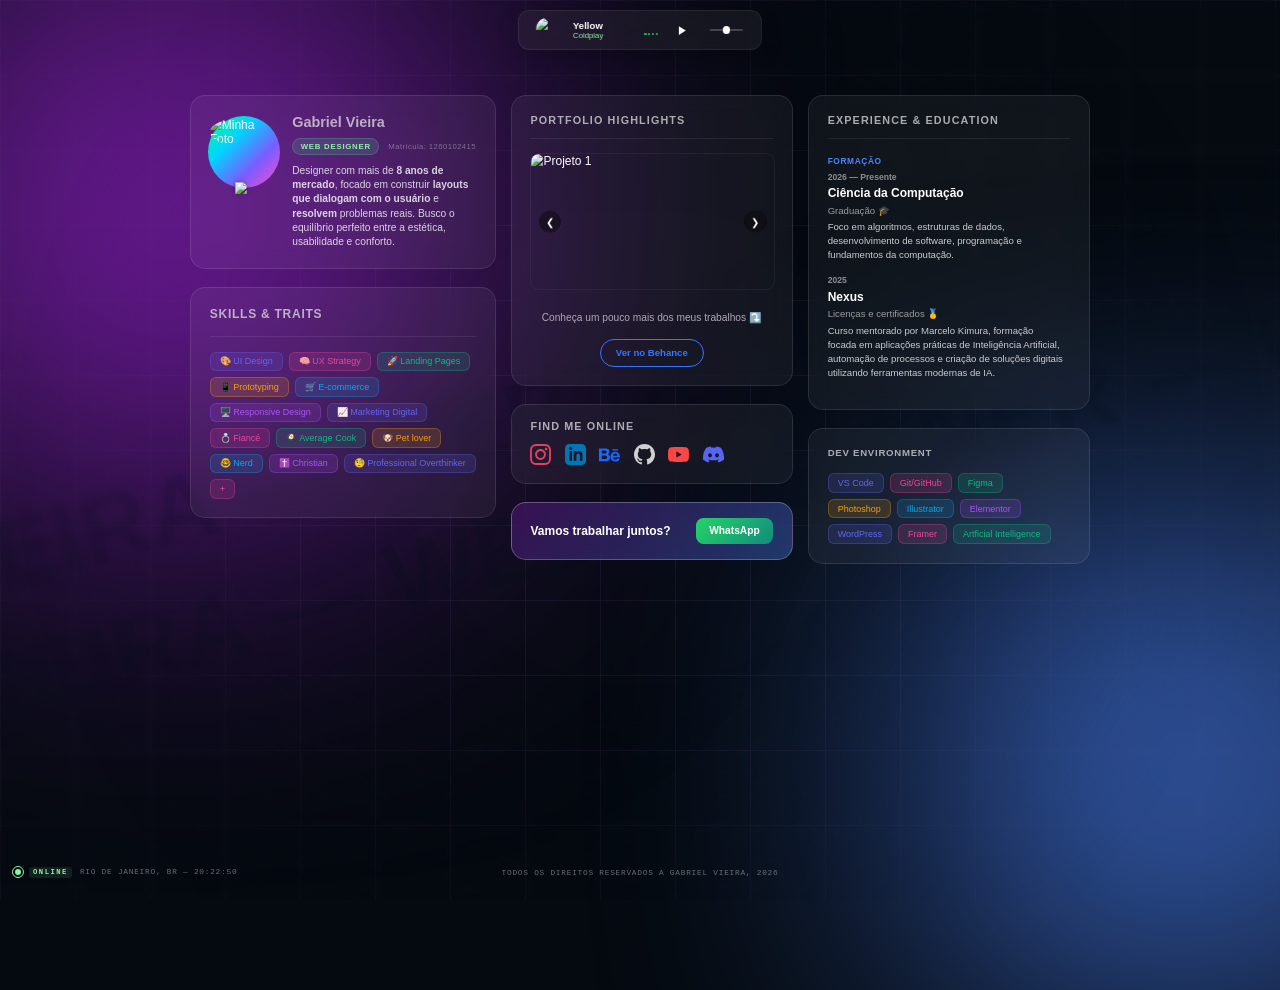
==== Site Pessoal.html @ 4013172d "Initial commit - site pessoal" ====
<!DOCTYPE html>
<html lang="pt-br">
<head>
    <meta charset="UTF-8">
    <meta name="viewport" content="width=device-width, initial-scale=1.0">
    <title>Gabriel Vieira</title>
    <link rel="stylesheet" href="Style.css">
</head>
<body>

<!--
  ÍNDICE DE ESTRUTURA DO SITE

  1) Fundo / efeitos visuais
      - texto em loop, bolas de brilho
  2) Player de áudio (dynamic island)
  3) Grade principal de cards (3 colunas)
      - Coluna 1: Bio + Skills
      - Coluna 2: Portfólio + Social + CTA
      - Coluna 3: Experiência + Ferramentas
  4) Modal (pré-visualização da foto)
  5) Barra de status ao vivo (rodapé)
-->

<!-- Navegação interna oculta (para pular rapidamente via editor ou navegador) -->
<nav style="display:none;" aria-hidden="true">
    <a href="#background">1. Fundo / Visual</a> |
    <a href="#audio-player">2. Player de áudio</a> |
    <a href="#main-grid">3. Grade de cards</a> |
    <a href="#imageModal">4. Modal</a> |
    <a href="#live-bar">5. Barra de status</a>
</nav>

<!-- Fundo: texto em loop (fixo atrás do conteúdo) -->

    <div id="background" class="bg-text-loop">
    <div class="loop-content">
        GABRIEL VIEIRA — WEB DESIGNER — UI/UX — GABRIEL VIEIRA — WEB DESIGNER — UI/UX — GABRIEL VIEIRA — WEB DESIGNER — UI/UX —
    </div>
    <div class="loop-content">
        GABRIEL VIEIRA — WEB DESIGNER — UI/UX — GABRIEL VIEIRA — WEB DESIGNER — UI/UX — GABRIEL VIEIRA — WEB DESIGNER — UI/UX —
    </div>
</div>

<!-- Player de áudio (dynamic island) -->

<div id="audio-player" class="dynamic-island">
    <div class="vinyl-container">
        <img src="https://i.imgur.com/ko6woYd.jpeg" class="island-art" id="vinyl-img">
    </div>
    
    <div class="island-content">
        <span class="island-track">Yellow</span>
        <span class="island-artist">Coldplay</span>
    </div>

    <div class="island-visualizer" id="visualizer">
        <span></span><span></span><span></span><span></span>
    </div>

    <button id="play-btn">
        <svg id="play-icon" viewBox="0 0 24 24" width="20" fill="white"><path d="M8 5v14l11-7z"/></svg>
        <svg id="pause-icon" viewBox="0 0 24 24" width="20" fill="white" style="display:none"><path d="M6 19h4V5H6v14zm8-14v14h4V5h-4z"/></svg>
    </button>

    <div class="volume-wrapper">
        <input type="range" id="volume-control" min="0" max="1" step="0.1" value="0.5">
    </div>

    <audio id="main-audio" src="https://res.cloudinary.com/dkfgbkid0/video/upload/v1773029244/Coldplay_-_Yellow_nw4krn.mp3"></audio>
</div>

    <!-- Bolas de brilho de fundo -->
    <div class="ball ball-1"></div>
    <div class="ball ball-2"></div>

    <!-- Main layout grid (3 columns of cards) -->
<div id="main-grid" class="grid-container">

    <!-- Column 1: Bio + Skills -->
    <div class="column">

        <!-- Card: Bio / profile intro -->
        <div class="card bio-card">
            <div class="bio-content">
                <h2>Gabriel Vieira</h2>
                <div class="line-tag">
                    <span class="tag">Web Designer</span>
                    <span class="matricula">Matrícula: 1260102415</span>
                </div>
                <p>Designer com mais de <b>8 anos de mercado</b>, focado em construir <b>layouts que dialogam com o usuário</b> e <b>resolvem</b> problemas reais. Busco o equilíbrio perfeito entre a estética, usabilidade e conforto.</p>
            </div>
            <div class="photo-wrapper">
                <img src="https://i.imgur.com/HsG3xkl.png" alt="Minha Foto" class="bio-photo" id="bioPhoto">
                <img src="https://i.imgur.com/hvvHggA.png" class="photo-check">
            </div>
        </div>

        <!-- Card: Skills & traits -->
        <div class="card spec-card">
            <h3>Skills & Traits</h3>
            <div class="divider"></div>
            <div class="tags-container">
                <span class="tag-spec">🎨 UI Design</span>
                <span class="tag-spec">🧠 UX Strategy</span>
                <span class="tag-spec">🚀 Landing Pages</span>
                <span class="tag-spec">📱 Prototyping</span>
                <span class="tag-spec">🛒 E-commerce</span>
                <span class="tag-spec">🖥️ Responsive Design</span>
                <span class="tag-spec">📈 Marketing Digital</span>
                <span class="tag-spec">💍 Fiancé</span>
                <span class="tag-spec">🍳 Average Cook</span>
                <span class="tag-spec">🐶 Pet lover</span>
                <span class="tag-spec">🤓 Nerd</span>
                <span class="tag-spec">✝️ Christian</span>
                <span class="tag-spec">🧐 Professional Overthinker</span>
                <span class="tag-spec">+</span>
            </div>
        </div>

    </div> <!-- FECHAMENTO CORRETO DA COLUNA 1 -->


    <!-- Column 2: Portfolio + Social + CTA -->
    <div class="column">

        <!-- Card: Portfolio highlights (carousel) -->
        <div class="card portfolio-card">
    <h3>Portfolio Highlights</h3>
    <div class="divider"></div>
    
    <div class="carousel-container">
        <div class="carousel-track">
            <div class="carousel-slide active">
                <img src="https://i.imgur.com/VR3DBhU.jpeg" alt="Projeto 1">
            </div>
            <div class="carousel-slide">
                <img src="https://i.imgur.com/4PwJUNY.jpeg" alt="Projeto 2">
            </div>
            <div class="carousel-slide">
                <img src="https://i.imgur.com/sh3EDkE.jpeg" alt="Projeto 3">
            </div>
            <div class="carousel-slide">
                <img src="https://i.imgur.com/1h8sjGU.jpeg" alt="Projeto 4">
            </div>
            <div class="carousel-slide">
                <img src="https://i.imgur.com/Fq6J5YV.jpeg" alt="Projeto 5">
            </div>
        </div>
        
        <div class="carousel-nav">
            <button class="nav-btn prev">❮</button>
            <button class="nav-btn next">❯</button>
        </div>
    </div>

    <div class="portfolio-footer">
        <p>Conheça um pouco mais dos meus trabalhos ⤵️</p>
        <a href="https://www.behance.net/gabrielrodrigu254" target="_blank" class="behance-btn">
            Ver no Behance
        </a>
    </div>
</div>

        <!-- Card: Social links -->
        <div class="card social-card">
            <h3>Find me online</h3>
            <div class="social-icons-grid">
                <a href="https://www.instagram.com/gabriell.webp/" target="_blank"><svg class="social-icon icon-ig" viewBox="0 0 24 24"><path d="M12 2.163c3.204 0 3.584.012 4.85.07 1.166.054 1.8.249 2.223.413.562.217.96.477 1.382.899.422.422.682.82.899 1.382.164.423.359 1.057.413 2.223.058 1.266.07 1.646.07 4.85s-.012 3.584-.07 4.85c-.054 1.166-.249 1.8-.413 2.223-.217.562-.477.96-.899 1.382-.422.422-.82.682-1.382.899-.423.164-1.057.359-2.223.413-1.266.058-1.646.07-4.85.07s-3.584-.012-4.85-.07c-1.166-.054-1.8-.249-2.223-.413-.562-.217-.96-.477-1.382-.899-.422-.422-.682-.82-.899-1.382-.164-.423-.359-1.057-.413-2.223-.058-1.266-.07-1.646-.07-4.85s.012-3.584.07-4.85c.054-1.166.249-1.8.413-2.223.217-.562.477-.96.899-1.382.422-.422.82-.682 1.382-.899.423-.164 1.057-.359 2.223-.413 1.266-.058 1.646-.07 4.85-.07zm0-2.163c-3.259 0-3.667.014-4.947.072-1.277.059-2.148.261-2.911.558-.788.306-1.457.715-2.123 1.381-.666.666-1.075 1.335-1.381 2.123-.297.763-.499 1.634-.558 2.911-.058 1.28-.072 1.688-.072 4.947s.014 3.667.072 4.947c.059 1.277.261 2.148.558 2.911.306.788.715 1.457 1.381 2.123.666.666 1.335 1.075 2.123 1.381.763.297 1.634.499 2.911.558 1.28.058 1.688.072 4.947.072s3.667-.014 4.947-.072c1.277-.059 2.148-.261 2.911-.558.788-.306 1.457-.715 2.123-1.381.666-.666 1.075-1.335 1.381-2.123.297-.763.499-1.634.558-2.911.058-1.28.072-1.688.072-4.947s-.014-3.667-.072-4.947c-.059-1.277-.261-2.148-.558-2.911-.306-.788-.715-1.457-1.381-2.123-.666-.666-1.335-1.075-2.123-1.381-.763-.297-1.634-.499-2.911-.558-1.28-.058-1.688-.072-4.947-.072zM12 5.838c-3.403 0-6.162 2.759-6.162 6.162s2.759 6.163 6.162 6.163 6.162-2.759 6.162-6.163c0-3.403-2.759-6.162-6.162-6.162zm0 10.162c-2.209 0-4-1.791-4-4 0-2.209 1.791-4 4-4s4 1.791 4 4c0 2.209-1.791 4-4 4zm6.406-11.845c-.796 0-1.441.645-1.441 1.44s.645 1.44 1.441 1.44c.795 0 1.439-.645 1.439-1.44s-.644-1.44-1.439-1.44z"/></svg></a>
                <a href="https://www.linkedin.com/in/gabriel-vieira-71b292148/" target="_blank"><svg class="social-icon icon-in" viewBox="0 0 24 24"><path d="M19 0h-14c-2.761 0-5 2.239-5 5v14c0 2.761 2.239 5 5 5h14c2.762 0 5-2.239 5-5v-14c0-2.761-2.238-5-5-5zm-11 19h-3v-11h3v11zm-1.5-12.268c-.966 0-1.75-.79-1.75-1.764s.784-1.764 1.75-1.764 1.75.79 1.75 1.764-.783 1.764-1.75 1.764zm13.5 12.268h-3v-5.604c0-3.368-4-3.113-4 0v5.604h-3v-11h3v1.765c1.396-2.586 7-2.777 7 2.476v6.759z"/></svg></a>
                <a href="https://www.behance.net/gabrielrodrigu254" target="_blank">
        <svg class="social-icon icon-be" width="24" height="24" viewBox="0 0 24 24" xmlns="http://www.w3.org/2000/svg">
            <path fill-rule="evenodd" clip-rule="evenodd" d="M18.6705 8.86792C23.1894 8.86792 24.1005 13.0503 23.9916 15.0943H16.15C16.01 16.0849 16.7101 17.8302 18.6705 17.8774C20.2389 17.9151 20.9421 16.9497 21.0977 16.4623H23.6649C23.5715 17.6415 22.4513 20 18.6705 20C14.2618 20 13.2094 16.3522 13.2094 14.5755C13.2094 12.9245 13.8162 8.86793 18.6705 8.86792ZM18.6239 10.8962C16.8688 10.8208 16.1811 12.5 16.0567 13.3491H21.0977C21.0044 12.5629 20.3789 10.9717 18.6239 10.8962Z" />
            <path fill-rule="evenodd" clip-rule="evenodd" d="M8.17775 5.00203C8.75371 5.02775 9.62327 5.21556 10.3786 5.69944C11.16 6.20009 11.8197 7.01852 11.9024 8.29885C11.9731 9.39438 11.6901 10.1485 11.2923 10.6886C10.9224 11.1908 10.4548 11.5048 10.0907 11.7361C10.7191 11.9985 11.3184 12.3952 11.7744 12.9899C12.2512 13.6119 12.5691 14.4473 12.6026 15.5646C12.6498 17.1385 11.9525 18.1905 11.0546 18.8472C10.1589 19.5023 9.06379 19.7642 8.30839 19.7642H0V5H8.12296L8.17775 5.00203ZM3.26734 13.1132V17.2642H7.51799L7.52118 17.2637C7.81664 17.2233 8.25948 17.0716 8.63403 16.7468C9.01 16.4209 9.31622 15.9212 9.33527 15.1899C9.35433 14.4573 9.05545 13.9566 8.67341 13.6302C8.29307 13.3053 7.83139 13.1538 7.52082 13.1136L7.5179 13.1132H3.26734ZM3.26734 7.40566V10.9906H7.09745L7.10009 10.9903C7.37904 10.9581 7.796 10.8329 8.14438 10.5609C8.49442 10.2876 8.77515 9.86575 8.77515 9.24528C8.77515 8.62507 8.49471 8.188 8.14566 7.89532C7.79795 7.60377 7.38156 7.45462 7.10273 7.40631L7.09881 7.40566H3.26734Z" />
            <path d="M15.2632 5.9434H21.7045V7.45283H15.2632V5.9434Z" /></svg>
    </a>
                <a href="https://github.com/Beeruz97" target="_blank"><svg class="social-icon icon-gh" viewBox="0 0 24 24"><path d="M12 0c-6.626 0-12 5.373-12 12 0 5.302 3.438 9.8 8.207 11.387.599.111.793-.261.793-.577v-2.234c-3.338.726-4.033-1.416-4.033-1.416-.546-1.387-1.333-1.756-1.333-1.756-1.089-.745.083-.729.083-.729 1.205.084 1.839 1.237 1.839 1.237 1.07 1.834 2.807 1.304 3.492.997.107-.775.418-1.305.762-1.604-2.665-.305-5.467-1.334-5.467-5.931 0-1.311.469-2.381 1.236-3.221-.124-.303-.535-1.524.117-3.176 0 0 1.008-.322 3.301 1.23.957-.266 1.983-.399 3.003-.404 1.02.005 2.047.138 3.006.404 2.291-1.552 3.297-1.23 3.297-1.23.653 1.653.242 2.874.118 3.176.77.84 1.235 1.911 1.235 3.221 0 4.609-2.807 5.624-5.479 5.921.43.372.823 1.102.823 2.222v3.293c0 .319.192.694.801.576 4.765-1.589 8.199-6.086 8.199-11.386 0-6.627-5.373-12-12-12z"/></svg></a>
                <a href="https://youtube.com/@beerus0097?si=uuOf9WyXy9m4hgWM" target="_blank"><svg class="social-icon icon-yt" viewBox="0 0 24 24"><path d="M23.498 6.186a3.016 3.016 0 0 0-2.122-2.136C19.505 3.545 12 3.545 12 3.545s-7.505 0-9.377.505A3.017 3.017 0 0 0 .502 6.186C0 8.07 0 12 0 12s0 3.93.502 5.814a3.016 3.016 0 0 0 2.122 2.136c1.871.505 9.376.505 9.376.505s7.505 0 9.377-.505a3.015 3.015 0 0 0 2.122-2.136C24 15.93 24 12 24 12s0-3.93-.502-5.814zM9.545 15.568V8.432L15.818 12l-6.273 3.568z"/></svg></a>
                <a href="https://discord.com/users/261917546477780993" target="_blank"><svg class="social-icon icon-ds" viewBox="0 0 24 24"><path d="M20.317 4.37a19.791 19.791 0 0 0-4.885-1.515.074.074 0 0 0-.079.037c-.21.375-.444.864-.608 1.25a18.27 18.27 0 0 0-5.487 0 12.64 12.64 0 0 0-.617-1.25.077.077 0 0 0-.079-.037 19.736 19.736 0 0 0-4.885 1.515.069.069 0 0 0-.032.027C.533 9.048-.32 13.58.099 18.057a.082.082 0 0 0 .031.057 19.9 19.9 0 0 0 5.993 3.03.078.078 0 0 0 .084-.028 14.09 14.09 0 0 0 1.226-1.994.076.076 0 0 0-.041-.106 13.107 13.107 0 0 1-1.872-.892.077.077 0 0 1-.008-.128c.125-.094.249-.192.37-.293a.074.074 0 0 1 .077-.01 19.046 19.046 0 0 0 12.11 0 .074.074 0 0 1 .077.01c.121.102.246.2.37.293a.077.077 0 0 1-.006.128 12.91 12.91 0 0 1-1.873.892.076.076 0 0 0-.041.107c.36.698.772 1.362 1.225 1.993a.076.076 0 0 0 .084.028 19.839 19.839 0 0 0 6.002-3.03.085.085 0 0 0 .032-.054c.5-5.177-.838-9.674-3.549-13.66a.061.061 0 0 0-.031-.03zM8.02 15.33c-1.183 0-2.157-1.085-2.157-2.419 0-1.333.956-2.419 2.157-2.419 1.21 0 2.176 1.096 2.157 2.419 0 1.334-.956 2.419-2.157 2.419zm7.974 0c-1.183 0-2.157-1.085-2.157-2.419 0-1.333.955-2.419 2.157-2.419 1.21 0 2.176 1.096 2.157 2.419 0 1.334-.946 2.419-2.157 2.419z"/></svg></a>
    
            </div>
        </div>

            <!-- Card: Call-to-action (hire / WhatsApp) -->
        <div class="card hire-card">
            <div class="hire-content">
                <h3>Vamos trabalhar juntos?</h3>
            </div>
            <div class="btn-container">
                <a href="https://wa.me/5522999005710" target="_blank" class="wa-btn">
                    WhatsApp
                    <div class="shine"></div>
                </a>
            </div>
        </div>

    </div> <!-- FECHAMENTO CORRETO DA COLUNA 2 -->


    <!-- Column 3: Experience + Tools -->
    <div class="column">

        <!-- Card: Experience & education timeline -->
        <div class="card experience-card">
    <h3 style="margin:0 0 15px 0; font-size:0.9rem; color:var(--color3); text-transform:uppercase; letter-spacing:1.5px;">
        Experience & Education
    </h3>

    <div class="divider"></div>

    <div class="experience-scroll">

        <div class="exp-group">
            <span class="exp-label education">Formação</span>

            <!--CC-->
            <div class="exp-item">
                <span class="exp-time">2026 — Presente</span>
                <h4 class="exp-title">Ciência da Computação</h4>
                <p class="exp-subtitle">Graduação 🎓</p>
                <p class="exp-text">
                    Foco em algoritmos, estruturas de dados, desenvolvimento de software,
                    programação e fundamentos da computação.
                </p>
            </div>

            <!--Nexus-->
            <div class="exp-item">
                <span class="exp-time">2025</span>
                <h4 class="exp-title">Nexus</h4>
                <p class="exp-subtitle">Licenças e certificados 🥇</p>
                <p class="exp-text">
                    Curso mentorado por Marcelo Kimura, formação focada em aplicações práticas de Inteligência Artificial, automação de processos e criação de soluções digitais utilizando ferramentas modernas de IA.
                </p>
            </div>

            <!--ID Class-->
            <div class="exp-item">
                <span class="exp-time">2025</span>
                <h4 class="exp-title">ID Class</h4>
                <p class="exp-subtitle">Licenças e certificados 🥇</p>
                <p class="exp-text">
                    Curso voltado ao desenvolvimento de projetos digitais utilizando Inteligência Artificial e ferramentas de desenvolvimento modernas, com foco em criação de aplicações, prototipagem rápida e integração de IA em produtos digitais.
                </p>
            </div>

            <!--IA Lab-->
            <div class="exp-item">
                <span class="exp-time">2025</span>
                <h4 class="exp-title">IA Lab</h4>
                <p class="exp-subtitle">Workshops 🧪</p>
                <p class="exp-text">
                    Participação em laboratórios práticos de Inteligência Artificial voltados à experimentação, construção de projetos e aplicação de ferramentas emergentes de IA em soluções digitais.
                </p>
            </div>

            <!--Instituto Pró-Ser-->
            <div class="exp-item">
                <span class="exp-time">2025</span>
                <h4 class="exp-title">Instituto Pró-Ser</h4>
                <p class="exp-subtitle">Curso complementar 📚</p>
                <p class="exp-text">
                    Formação em informática aplicada ao ambiente profissional, com foco em sistemas operacionais, pacote Office e uso de ferramentas digitais.
                </p>
            </div>
        </div>

        <div class="exp-group">
            <span class="exp-label projects">Projetos Desenvolvidos</span>

            <!-- Site Pessoal & Site Institucional -->
            <div class="exp-item">
                <span class="exp-time">Acadêmico</span>
                <h4 class="exp-title">Site Pessoal & Site Institucional</h4>
                <p class="exp-text">
                    Desenvolvimento de interfaces web focadas em apresentação profissional, identidade visual e experiência do usuário, estruturando páginas modernas com atenção à usabilidade, organização de conteúdo e estética digital.
                </p>
            </div>

            <!-- Portfólio Web -->
            <div class="exp-item">
                <span class="exp-time">Profissional</span>
                <h4 class="exp-title">Portfólio Web</h4>
                <p class="exp-text">
                    Desenvolvimento de páginas com foco em identidade visual, usabilidade,
                    apresentação profissional e experiência do usuário.
                </p>
            </div>
        </div>

        <div class="exp-group">
            <span class="exp-label work">Experiências</span>

            <div class="exp-item">
                <span class="exp-time">8+ anos</span>
                <h4 class="exp-title">Web Designer</h4>
                <p class="exp-subtitle">Projetos freelance e comerciais</p>
                <p class="exp-text">
                    Criação de landing pages, interfaces digitais, páginas institucionais
                    e materiais visuais com foco em clareza, conversão e estética. gerenciamento de redes sociais e projetos.
                </p>
            </div>

            <div class="exp-item">
                <span class="exp-time">2018-2021</span>
                <h4 class="exp-title">Web Designer</h4>
                <p class="exp-subtitle">Mentalidade Empreendedora</p>
                <p class="exp-text">
                    Criação de landing pages, interfaces digitais, produção de banners, criativos, manipulação de imagens, apresentações
                    visuais e apoio a marcas em diferentes contextos. Vendas online, marketing digital e gerenciamento de redes sociais para negócios locais e empreendedores individuais.
                </p>
            </div>

            <div class="exp-item">
                <span class="exp-time">2017-2018</span>
                <h4 class="exp-title">Designer Gráfico</h4>
                <p class="exp-subtitle">Catarina Propamarketing</p>
                <p class="exp-text">
                    Produção de banners, criativos, manipulação de imagens, apresentações
                    visuais e apoio a marcas em diferentes contextos.
                </p>
            </div>

        </div>

    </div>
</div>

        <!-- Card: Dev environment tools -->
        <div class="card spec-card">
            <h3 style="font-size:0.8rem;">Dev Environment</h3>
            <div class="tags-container">
                <span class="tag-spec">VS Code</span>
                <span class="tag-spec">Git/GitHub</span>
                <span class="tag-spec">Figma</span>
                <span class="tag-spec">Photoshop</span>
                <span class="tag-spec">Illustrator</span>
                <span class="tag-spec">Elementor</span>
                <span class="tag-spec">WordPress</span>
                <span class="tag-spec">Framer</span>
                <span class="tag-spec">Artficial Intelligence</span>
            </div>
        </div>

    </div> <!-- FECHAMENTO CORRETO DA COLUNA 3 -->

</div> <!-- FECHAMENTO CORRETO DO CONTAINER PRINCIPAL -->

<!-- Modal: Bio image preview -->

    <div id="imageModal" class="image-modal">
            <div class="modal-inner">
                <span class="close-modal" id="closeModal">&times;</span>
                <img class="modal-img" id="modalImage">
            </div>
        </div>

        <script src="Java.js" defer></script>

<!-- Barra de status ao vivo (indicador online + relógio) -->
<div id="live-bar" class="live-status-bar">
    <div class="live-left">
        <div class="pulse-ring"></div>
        <span class="live-label">ONLINE</span>
        <span class="live-location">RIO DE JANEIRO, BR — <span id="real-time-clock">00:00:00</span></span>
    </div>
    
    <div class="live-center">
        <span class="copyright">Todos os direitos reservados a Gabriel Vieira, 2026</span>
    </div>
    
    <div class="live-right"></div>
</div>

</body>
</html>
---- Style.css ----
﻿/* ============================================
   Índice do CSS
   ============================================
   1) Variáveis / tokens
   2) Reset base + layout da página
   3) Sobreposições de fundo
   4) Bolas de brilho de fundo (animadas)
   5) Layout principal (grade de cards)
   6) Base comum dos cards + animação de revelação
   7) Card de bio (perfil)
   8) Card de skills (tags)
   9) Card de portfólio + carrossel
  10) Card social
  11) Texto em loop de fundo
  12) Ilha de música (player)
  13) Barra de status ao vivo
  14) Card de contratação (CTA)
  15) Card de experiência
  16) Ajustes responsivos
*/

/* #region 1) Variáveis / tokens */
/* ============================================
   1) Variáveis / tokens
   ============================================ */
:root {
    --bg-color: #050a10;
    --color1: #7b1daa;
    --color2: #4d85ff;
    --color4: #8af3a4;
    --color5: #3874ff;
    --color3: hsla(0, 0%, 91%, 0.719);
    --card-bg: rgba(255, 255, 255, 0.05);
    --card-border: rgba(255, 255, 255, 0.1);
}
/* #endregion */

/* #region 2) Reset base + layout da página */
/* ============================================
   2) Reset base + layout da página
   ============================================ */
body,
html {
    margin: 0;
    padding: 0;
    min-height: 100vh;
    width: 100%;
    background-color: var(--bg-color);
    overflow: hidden;
    font-family: 'Segoe UI', sans-serif;
    display: flex;
    align-items: flex-start;
    justify-content: center;
}
/* #endregion */

/* #region 3) Sobreposições de fundo */
/* ============================================
   3) Sobreposições de fundo
   ============================================ */

/* Frosted blur overlay */
body::after {
    content: "";
    position: fixed;
    inset: 0;
    backdrop-filter: blur(8px);
    mask-image: radial-gradient(circle, transparent 30%, black 80%);
    -webkit-mask-image: radial-gradient(circle, transparent 30%, black 80%);
    pointer-events: none;
    z-index: 6;
}

/* Subtle grid pattern */
body::before {
    content: "";
    position: absolute;
    inset: 0;

    background-image:
        linear-gradient(rgba(148, 106, 190, 0.095) 1px, transparent 1px),
        linear-gradient(90deg, rgba(148, 106, 190, 0.095) 1px, transparent 1px);

    background-size: 100px 100px;
    pointer-events: none;
    z-index: 2;
}

/* Modal (pré-visualização da foto) */
.image-modal {
    position: fixed;
    inset: 0;
    display: none;
    align-items: center;
    justify-content: center;
    background: rgba(0, 0, 0, 0.75);
    backdrop-filter: blur(6px);
    z-index: 9999;
    padding: 1.5rem;
    overflow: hidden; /* Evita scroll e força a imagem a caber no viewport */
}

.image-modal.active {
    display: flex;
}

.modal-inner {
    position: relative;
    max-width: min(700px, 75vw);
    max-height: min(95vh, 75vw);
    transform: scale(0.8);
    width: 100%;
    display: flex;
    align-items: center;
    justify-content: center;
    box-sizing: border-box;
}

.modal-img {
    max-width: 100%;
    max-height: 100%;
    width: auto;
    height: auto;
    object-fit: contain;
    border-radius: 14px;
    box-shadow: 0 10px 30px rgba(0, 0, 0, 0.6);
}

.close-modal {
    position: absolute;
    top: 0px;
    right: 35px;
    color: #fff;
    font-size: 30px;
    cursor: pointer;
    transition: transform 0.25s ease, opacity 0.25s ease;
}

.close-modal:hover {
    transform: rotate(18deg);
    opacity: 0.8;
}

/* #endregion */

/* #region 4) Bolas de brilho de fundo (animadas) */
/* ============================================
   4) Bolas de brilho de fundo (animadas)
   ============================================ */
.ball {
    position: absolute;
    border-radius: 50%;
    filter: blur(200px);
    opacity: 1;
    z-index: 1;
}

.ball-1 {
    width: 800px;
    height: 800px;
    background: var(--color1);
    top: -10%;
    left: -10%;
    animation: breathe 18s ease-in-out infinite;
}

.ball-2 {
    width: 600px;
    height: 600px;
    background: var(--color2);
    bottom: -10%;
    right: -10%;
    animation: breathe 22s ease-in-out infinite reverse;
}

@keyframes breathe {
    0% {
        transform: translate(0, 0) scale(1);
        opacity: 0.4;
    }
    25% {
        transform: translate(150px, -80px) scale(1.2);
        opacity: 0.7;
    }
    50% {
        transform: translate(-100px, 150px) scale(1.4);
        opacity: 0.5;
    }
    75% {
        transform: translate(80px, 40px) scale(1.2);
        opacity: 0.7;
    }
    100% {
        transform: translate(0, 0) scale(1);
        opacity: 0.4;
    }
}
/* #endregion */

/* #region 5) Layout principal (grade de cards) */
/* ============================================
   5) Layout principal (grade de cards)
   ============================================ */
.grid-container {
    display: flex; /* Alinha as colunas lado a lado */
    gap: 20px; /* Espaço entre as colunas */
    width: 95%;
    max-width: 1200px;
    margin: clamp(80px, 14vh, 250px) auto;
    align-items: flex-start; /* Impede que os cards estiquem */
    z-index: 10;
}

.column {
    flex: 1; /* Faz as 3 colunas terem o mesmo tamanho */
    display: flex;
    flex-direction: column;
    gap: 4px; /* Espaço vertical entre os cards */
}
/* #endregion */

/* #region 6) Base comum dos cards + animação de revelação */
/* ============================================
   6) Base comum dos cards + animação de revelação
   ============================================ */
.card {
    background: var(--card-bg);
    border: 1px solid var(--card-border);
    border-radius: 20px;
    padding: 25px;
    color: white;
    backdrop-filter: blur(15px);

    display: flex;
    box-sizing: border-box;
    height: auto;
    min-height: 150px;
    break-inside: avoid;
    margin-bottom: 20px;

    transition: background 0.25s ease, border-color 0.25s ease;

    opacity: 0;
    transform: translateY(30px);
    filter: blur(10px);
    animation: revealCard 0.8s cubic-bezier(0.2, 0.8, 0.2, 1) forwards;
}

.card:hover {
    background: rgba(255, 255, 255, 0.07);
    border-color: rgba(255, 255, 255, 0.14);
}

@keyframes revealCard {
    to {
        opacity: 1;
        transform: translateY(0);
        filter: blur(0);
    }
}
/* #endregion */

/* #region 7) Card de bio (perfil) */
/* ============================================
   7) Card de bio (perfil)
   ============================================ */
.bio-card {
    align-items: flex-start;
    flex-direction: row-reverse;
    justify-content: flex-end;
}

.bio-content {
    display: flex;
    flex-direction: column;
    text-align: left;
    flex: 1;
}

.bio-content h2 {
    margin: 0 0 10px 0;
    font-size: 1.2rem;
    color: var(--color3);
}

.tag {
    display: flex;
    width: fit-content;
    background: rgba(76, 187, 141, 0.2);
    color: var(--color4);
    font-size: 0.65rem;
    text-transform: uppercase;
    letter-spacing: 1px;
    padding: 4px 10px;
    border-radius: 50px;
    font-weight: bold;
    border: 1px solid rgba(76, 187, 141, 0.3);
    white-space: nowrap;
}

.tag:hover {
    background: rgba(76, 187, 141, 0.35);
    cursor: default;
}

.bio-content p {
    margin: 0;
    font-size: 0.85rem;
    line-height: 1.4;
    opacity: 0.8;
}

.bio-photo {
    width: 90px;
    height: 90px;
    margin-top: 5px;
    border-radius: 50%;
    object-fit: cover;
    flex-shrink: 0;
    cursor: zoom-in;
    transition: transform 0.2s ease;
}

.bio-photo:hover {
    transform: scale(1.02);
}

.photo-wrapper {
    position: relative;
    display: inline-block;
    margin-right: 20px;
    width: 90px;
    height: 90px;
    border-radius: 50%;
    overflow: visible;
}

.photo-wrapper::before {
    content: "";
    position: absolute;
    inset: -3px;
    margin-top: 5px;
    margin-bottom: -5px;
    border-radius: 50%;
    background: linear-gradient(135deg, #00ff88, #00d4ff, #7a5cff, #ff4ecd);
    z-index: -1;
    animation: rotateGradient 6s linear infinite;
}

@keyframes rotateGradient {
    from {
        filter: hue-rotate(0deg);
    }
    to {
        filter: hue-rotate(360deg);
    }
}

.photo-check {
    position: absolute;
    bottom: -16px;
    left: 38%;
    width: 24px;
    filter: drop-shadow(0 1px 3px rgba(0, 0, 0, 0.3));
}

/* #endregion */

/* #region 8) Card de skills (tags) */
/* ============================================
   8) Card de skills (tags)
   ============================================ */
.spec-card {
    flex-direction: column;
    justify-content: center;
}

.spec-card h3 {
    margin: 0 0 20px 0;
    font-size: 1rem;
    color: var(--color3);
    text-transform: uppercase;
    letter-spacing: 1px;
}

.tags-container {
    display: flex;
    flex-wrap: wrap;
    gap: 8px;
}

.tag-spec {
    font-size: 0.75rem;
    padding: 5px 12px;
    border-radius: 8px;
    font-weight: 500;
    transition: all 0.2s ease;
}

.tag-spec:hover {
    filter: brightness(1.6) saturate(1.2);
    cursor: default;
    border-color: rgba(255, 255, 255, 0.6);
    background-color: rgba(255, 255, 255, 0.15);
}

.matricula {
    font-size: 0.65rem;
    opacity: 0.35;
    letter-spacing: 0.5px;
    align-items: center;
    white-space: nowrap;
}

.line-tag {
    display: flex;
    align-items: center;
    gap: 12px;
    margin-bottom: 12px;
    flex-wrap: nowrap;
}

.tags-container span:nth-child(6n+1) {
    background: rgba(99, 102, 241, 0.15);
    color: #6366f1;
    border: 1px solid rgba(99, 102, 241, 0.3);
}

.tags-container span:nth-child(6n+2) {
    background: rgba(236, 72, 153, 0.15);
    color: #ec4899;
    border: 1px solid rgba(236, 72, 153, 0.3);
}

.tags-container span:nth-child(6n+3) {
    background: rgba(16, 185, 129, 0.15);
    color: #10b981;
    border: 1px solid rgba(16, 185, 129, 0.3);
}

.tags-container span:nth-child(6n+4) {
    background: rgba(245, 158, 11, 0.15);
    color: #f59e0b;
    border: 1px solid rgba(245, 158, 11, 0.3);
}

.tags-container span:nth-child(6n+5) {
    background: rgba(14, 165, 233, 0.15);
    color: #0ea5e9;
    border: 1px solid rgba(14, 165, 233, 0.3);
}

.tags-container span:nth-child(6n+6) {
    background: rgba(168, 85, 247, 0.15);
    color: #a855f7;
    border: 1px solid rgba(168, 85, 247, 0.3);
}

/* Divider (shared) */
.divider {
    width: 100%;
    height: 1px;
    background: rgba(255, 255, 255, 0.08);
    margin-bottom: 20px;
}

/* #endregion */

/* #region 9) Card de portfólio + carrossel */
/* ============================================
   9) Card de portfólio + carrossel
   ============================================ */
.portfolio-card {
    flex-direction: column;
    padding-top: 25px;
}

.portfolio-card h3 {
    margin: 0 0 15px 0;
    font-size: 0.9rem;
    color: var(--color3);
    text-transform: uppercase;
    letter-spacing: 1.5px;
}

.carousel-slide img {
    width: 100%;
    height: 100%;
    object-fit: cover;
    object-position: top;
    border-radius: 8px;
    display: block;
}

.carousel-container {
    position: relative;
    width: 100%;
    height: 180px;
    border-radius: 12px;
    overflow: hidden;
    margin-bottom: 15px;
    border: 1px solid rgba(255, 255, 255, 0.05);
}

.carousel-track {
    display: flex;
    transition: transform 0.5s ease-in-out;
    height: 100%;
}

.carousel-slide {
    min-width: 100%;
    height: 100%;
}

.carousel-item {
    min-width: 100%;
    height: 100%;
}

.carousel-item img {
    width: 100%;
    height: 100%;
    object-fit: cover;
    filter: saturate(0.8);
    transition: filter 0.3s ease;
}

.carousel-item img:hover {
    filter: saturate(1.2);
}

/* Navigation buttons */
.carousel-nav {
    position: absolute;
    top: 50%;
    width: 100%;
    display: flex;
    justify-content: space-between;
    transform: translateY(-50%);
    padding: 0 10px;
    box-sizing: border-box;
    pointer-events: none;
}

.nav-btn {
    background: rgba(0, 0, 0, 0.5);
    border: none;
    color: white;
    width: 30px;
    height: 30px;
    border-radius: 50%;
    cursor: pointer;
    pointer-events: auto;
    backdrop-filter: blur(5px);
    transition: background 0.2s;
}

.nav-btn:hover {
    background: var(--color1);
    color: black;
}

.portfolio-footer {
    text-align: center;
    margin-top: auto;
}

.portfolio-footer p {
    font-size: 0.85rem;
    color: #afa8b8;
    margin-bottom: 20px;
}

.behance-btn {
    display: inline-block;
    padding: 10px 20px;
    background: transparent;
    border: 1px solid var(--color5);
    color: var(--color5);
    text-decoration: none;
    border-radius: 50px;
    font-size: 0.8rem;
    font-weight: bold;
    transition: all 0.3s ease;
}

.behance-btn:hover {
    background: var(--color5);
    color: var(--bg-color);
    box-shadow: 0 0 20px rgba(40, 54, 255, 0.774);
}

/* #endregion */

/* #region 10) Card social */
/* ============================================
   10) Card social
   ============================================ */
.social-card {
    display: flex;
    flex-direction: column;
    align-items: flex-start;
    padding: 20px 25px !important;
    min-height: auto !important;
    gap: 15px;
}

.social-card h3 {
    margin: 0 !important;
    font-size: 0.9rem;
    color: var(--color3);
    text-transform: uppercase;
    letter-spacing: 1.5px;
    text-align: left;
}

.social-icons-grid {
    display: flex;
    justify-content: flex-start;
    gap: 18px;
    width: 100%;
    padding: 0;
    flex-wrap: wrap;
}

.social-icon {
    width: 28px;
    height: 28px;
    transition: all 0.3s ease;
    fill: currentColor;
}

/* Original platform colors */
.icon-ig { color: #E4405F; }
.icon-in { color: #0077B5; }
.icon-be { color: #1769ff; fill: #1769ff; }
.icon-gh { color: #ffffff; opacity: 0.8; }
.icon-yt { color: #fc4545; }
.icon-ds { color: #5865F2; }

.social-icon:hover {
    color: #ffffff !important;
    fill: #ffffff !important;
    opacity: 1;
    transform: translateY(-5px);
    filter: drop-shadow(0 0 8px rgba(255, 255, 255, 0.5));
}

/* #endregion */

/* #region 11) Texto em loop de fundo */
/* ============================================
   11) Texto em loop de fundo
   ============================================ */
.bg-text-loop {
    position: fixed;
    top: 50%;
    left: 50%;
    transform: translate(-50%, -50%) rotate(-15deg);
    width: 250vw;
    pointer-events: none;
    z-index: 5;
    user-select: none;
    overflow: hidden;
    display: flex;
    flex-direction: column;
    gap: 20px;
    isolation: auto;
}

.loop-content {
    font-size: 8rem;
    font-weight: 900;
    color: #030e1b;
    opacity: 0.2;
    white-space: nowrap;
    display: flex;
    animation: textLoop 40s linear infinite;
    text-transform: uppercase;
}

.loop-content:nth-child(2) {
    animation-direction: reverse;
    opacity: 0.2;
}

@keyframes textLoop {
    0% { transform: translateX(0); }
    100% { transform: translateX(-50%); }
}

/* #endregion */

/* #region 12) Ilha de música (player) */
/* ============================================
   12) Ilha de música (player)
   ============================================ */
.dynamic-island {
    position: fixed;
    top: clamp(6px, 1.5vh, 20px);
    left: 50%;
    transform: translateX(-50%) translateY(-100px);
    background: rgba(77, 76, 76, 0.2);
    backdrop-filter: blur(20px);
    border: 1px solid rgba(255, 255, 255, 0.07);
    display: inline-flex;
    align-items: center;
    padding: 8px 22px;
    border-radius: 15px;
    gap: 15px;
    z-index: 1000;
    box-shadow: 0 10px 30px rgba(0, 0, 0, 0.2);

    opacity: 0;
    animation: appleNotification 0.8s cubic-bezier(0.23, 1, 0.32, 1) forwards;
    animation-delay: 1.5s;
}

@keyframes appleNotification {
    0% {
        transform: translateX(-50%) translateY(-100px) scale(0.8);
        opacity: 0;
    }
    100% {
        transform: translateX(-50%) translateY(0) scale(1);
        opacity: 1;
    }
}

/* Volume slider */
.volume-wrapper {
    display: flex;
    align-items: center;
    padding-left: 5px;
}

#volume-control {
    -webkit-appearance: none;
    -moz-appearance: none;
    appearance: none;
    width: 45px;
    height: 2px;
    background: rgba(255, 255, 255, 0.2);
    border-radius: 2px;
    outline: none;
    transition: all 0.3s ease;
    cursor: pointer;
}

.volume-wrapper:hover #volume-control {
    width: 75px;
    height: 4px;
    background: rgba(255, 255, 255, 0.4);
}

#volume-control::-webkit-slider-thumb {
    -webkit-appearance: none;
    width: 10px;
    height: 10px;
    background: #fff;
    border-radius: 50%;
    transition: transform 0.3s ease;
}

.volume-wrapper:hover #volume-control::-webkit-slider-thumb {
    transform: scale(1.3);
}

.vinyl-container {
    width: 35px;
    height: 35px;
}

.island-art {
    width: 100%;
    height: 100%;
    border-radius: 50%;
    object-fit: cover;
}

.spinning {
    animation: rotateVinyl 3s linear infinite;
}

@keyframes rotateVinyl {
    from { transform: rotate(0deg); }
    to { transform: rotate(360deg); }
}

.island-content {
    display: flex;
    flex-direction: column;
    min-width: 80px;
}

.island-track {
    font-size: 0.8rem;
    color: #fff;
    font-weight: 700;
}

.island-artist {
    font-size: 0.65rem;
    color: var(--color4);
}

.island-visualizer {
    display: flex;
    align-items: flex-end;
    gap: 2px;
    height: 14px;
}

.island-visualizer span {
    width: 3px;
    height: 3px;
    background: #1DB954;
    border-radius: 1px;
    transition: height 0.2s ease;
}

.playing span {
    animation: bounceRealistico 0.8s infinite alternate ease-in-out;
}

.playing span:nth-child(1) {
    animation-delay: 0.1s;
    animation-duration: 0.7s;
}

.playing span:nth-child(2) {
    animation-delay: 0.3s;
    animation-duration: 0.9s;
}

.playing span:nth-child(3) {
    animation-delay: 0.0s;
    animation-duration: 0.6s;
}

.playing span:nth-child(4) {
    animation-delay: 0.2s;
    animation-duration: 0.8s;
}

@keyframes bounceRealistico {
    0% { height: 3px; }
    30% { height: 100%; }
    60% { height: 50%; }
    80% { height: 80%; }
    100% { height: 3px; }
}

#play-btn {
    background: none;
    border: none;
    cursor: pointer;
    display: flex;
}

/* #endregion */

/* #region 13) Barra de status ao vivo (relógio + indicador) */
/* ============================================
   13) Barra de status ao vivo (relógio + indicador)
   ============================================ */
.live-status-bar {
    position: fixed;
    bottom: 30px;
    left: 20px;
    right: 20px;
    display: flex;
    align-items: center;
    justify-content: space-between;
    gap: 12px;
    z-index: 1000;
    font-family: monospace;
    pointer-events: none;
}

.live-left {
    display: flex;
    align-items: center;
    gap: 10px;
    flex: 1;
}

.live-center {
    flex: 2;
    text-align: center;
}

.live-right {
    flex: 1;
}

.copyright {
    font-size: 0.65rem;
    color: rgba(255, 255, 255, 0.4);
    letter-spacing: 1px;
    text-transform: uppercase;
}

#real-time-clock {
    font-variant-numeric: tabular-nums;
    color: rgba(255, 255, 255, 0.4);
}

.pulse-ring {
    width: 8px;
    height: 8px;
    background: #8af3a4;
    border-radius: 50%;
    position: relative;
}

.pulse-ring::after {
    content: "";
    position: absolute;
    inset: -4px;
    border: 1px solid #8af3a4;
    border-radius: 50%;
    animation: ripple 1.5s infinite;
}

.live-label {
    font-size: 0.6rem;
    font-weight: 900;
    letter-spacing: 2px;
    color: #8af3a4;
    background: rgba(138, 243, 164, 0.1);
    padding: 2px 6px;
    border-radius: 4px;
}

.live-location {
    font-size: 0.65rem;
    color: rgba(255, 255, 255, 0.4);
    letter-spacing: 1px;
}

@keyframes ripple {
    from { transform: scale(1); opacity: 1; }
    to { transform: scale(2.5); opacity: 0; }
}

/* #endregion */

/* #region 14) Card de contratação (CTA) */
/* ============================================
   14) Card de contratação (CTA)
   ============================================ */
.hire-card {
    display: flex;
    align-items: center;
    justify-content: space-between;
    flex-direction: row !important;
    padding: 20px 25px !important;
    min-height: auto !important;
    background: linear-gradient(135deg, rgba(123, 29, 170, 0.35), rgba(77, 133, 255, 0.35)) !important;
    border: 1px solid rgba(255, 255, 255, 0.25);
    transition: all 0.4s ease !important;
}

.hire-card:hover {
    background: linear-gradient(135deg, rgba(123, 29, 170, 0.5), rgba(77, 133, 255, 0.5)) !important;
    border-color: rgba(255, 255, 255, 0.3);
    transform: translateY(-2px);
}

.hire-content span {
    font-size: 0.65rem;
    text-transform: uppercase;
    letter-spacing: 1px;
    color: var(--color4);
    display: block;
    margin-bottom: 4px;
}

.hire-content h3 {
    margin: 0;
    font-size: 1rem;
    color: #fff;
    text-shadow: none;
}

.btn-container {
    display: flex;
    align-items: center;
}

.wa-btn {
    position: relative;
    background: linear-gradient(135deg, #25d366 0%, #128c7e 100%);
    color: #fff;
    text-decoration: none;
    font-size: 0.85rem;
    font-weight: 800;
    padding: 10px 18px;
    border-radius: 10px;
    overflow: hidden;
    display: flex;
    align-items: center;
    gap: 8px;
    transition: transform 0.3s ease;
}

.wa-btn:hover {
    transform: scale(1.05);
    box-shadow: 0 5px 15px rgba(37, 211, 102, 0.3);
}

.shine {
    position: absolute;
    top: 0;
    left: -100%;
    width: 50%;
    height: 100%;
    background: linear-gradient(90deg, transparent, rgba(255, 255, 255, 0.5), transparent);
    transform: skewX(-30deg);
    animation: shine-animation 6s infinite;
}

@keyframes shine-animation {
    0% { left: -100%; }
    12% { left: 150%; }
    100% { left: 150%; }
}

/* #endregion */

/* #region 15) Card de experiência */
/* ============================================
   15) Card de experiência
   ============================================ */
.experience-card {
    flex-direction: column;
    max-height: 420px;
    overflow: hidden;
}

.experience-scroll {
    overflow-y: auto;
    padding-right: 8px;
    max-height: 320px;
}

/* Custom scrollbar for experience scroll */
.experience-scroll::-webkit-scrollbar {
    width: 6px;
}

.experience-scroll::-webkit-scrollbar-track {
    background: rgba(255, 255, 255, 0.04);
    border-radius: 10px;
}

.experience-scroll::-webkit-scrollbar-thumb {
    background: rgba(255, 255, 255, 0.18);
    border-radius: 10px;
}

.experience-scroll::-webkit-scrollbar-thumb:hover {
    background: rgba(255, 255, 255, 0.28);
}

.exp-group {
    margin-bottom: 22px;
}

.exp-label {
    display: inline-block;
    margin-bottom: 8px;
    font-size: 0.7rem;
    font-weight: bold;
    text-transform: uppercase;
    letter-spacing: 0.8px;
}

.exp-label.education {
    color: var(--color2);
}

.exp-label.projects {
    color: var(--color4);
}

.exp-label.work {
    color: #f59e0b;
}

.exp-item {
    margin-bottom: 18px;
}

.exp-item:last-child {
    margin-bottom: 0;
}

.exp-time {
    display: block;
    margin-bottom: 6px;
    font-size: 0.72rem;
    font-weight: bold;
    color: var(--color3);
    opacity: 0.8;
}

.exp-title {
    margin: 0 0 6px 0;
    font-size: 1rem;
    color: #fff;
}

.exp-subtitle {
    margin: 0 0 6px 0;
    font-size: 0.8rem;
    color: #9c9c9c;
}

.exp-text {
    margin: 0;
    font-size: 0.8rem;
    line-height: 1.45;
    opacity: 0.78;
}

/* #endregion */

/* #region 16) Ajustes responsivos */
/* ============================================
   16) Ajustes responsivos
   ============================================ */
@media (max-width: 1000px) {
    .grid-container {
        flex-wrap: wrap;
    }

    .column {
        flex: 1 1 calc(50% - 20px);
    }
}

@media (max-width: 600px) {
    .grid-container {
        flex-direction: column;
    }

    .column {
        flex: 1 1 100%;
    }

    .bio-card {
        flex-direction: column-reverse !important;
        text-align: center;
    }

    .photo-wrapper {
        margin-right: 0;
        margin-bottom: 15px;
    }

    .bio-content {
        text-align: center !important;
    }

    .line-tag {
        justify-content: center;
    }
}

@media (max-width: 1600px) {
    body {
        zoom: 0.9;
    }
}

@media (max-width: 1440px) {
    body {
        zoom: 0.82;
    }
}

@media (max-width: 1366px) {
    body {
        zoom: 0.75;
    }
}

/* #endregion */
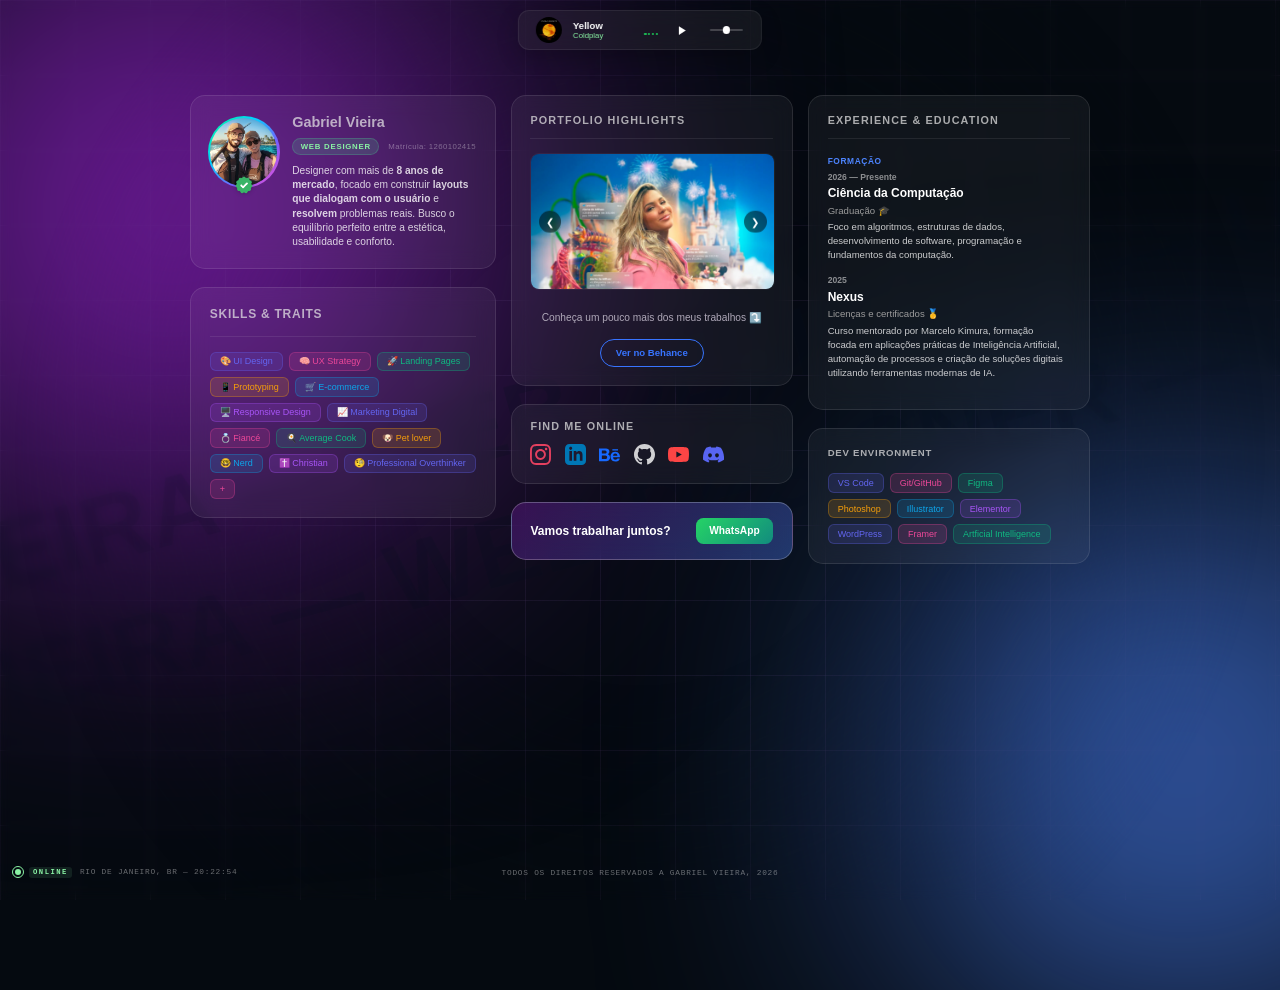
==== commit 6ad5a247: "Create Assets" ====
--- a/Site Pessoal.html
+++ b/Site Pessoal.html
@@ -46,7 +46,7 @@
 
 <div id="audio-player" class="dynamic-island">
     <div class="vinyl-container">
-        <img src="https://i.imgur.com/ko6woYd.jpeg" class="island-art" id="vinyl-img">
+        <img src="./assets/images/Parachutes.jpg" class="island-art" id="vinyl-img">
     </div>
     
     <div class="island-content">
@@ -67,7 +67,7 @@
         <input type="range" id="volume-control" min="0" max="1" step="0.1" value="0.5">
     </div>
 
-    <audio id="main-audio" src="https://res.cloudinary.com/dkfgbkid0/video/upload/v1773029244/Coldplay_-_Yellow_nw4krn.mp3"></audio>
+    <audio id="main-audio" src="./assets/audio/Coldplay-Yellow.mp3"></audio>
 </div>
 
     <!-- Bolas de brilho de fundo -->
@@ -91,8 +91,8 @@
                 <p>Designer com mais de <b>8 anos de mercado</b>, focado em construir <b>layouts que dialogam com o usuário</b> e <b>resolvem</b> problemas reais. Busco o equilíbrio perfeito entre a estética, usabilidade e conforto.</p>
             </div>
             <div class="photo-wrapper">
-                <img src="https://i.imgur.com/HsG3xkl.png" alt="Minha Foto" class="bio-photo" id="bioPhoto">
-                <img src="https://i.imgur.com/hvvHggA.png" class="photo-check">
+                <img src="./assets/images/Gabi_eu_anime.png" alt="Minha Foto" class="bio-photo" id="bioPhoto">
+                <img src="./assets/images/Check.png" class="photo-check">
             </div>
         </div>
 
@@ -132,19 +132,19 @@
     <div class="carousel-container">
         <div class="carousel-track">
             <div class="carousel-slide active">
-                <img src="https://i.imgur.com/VR3DBhU.jpeg" alt="Projeto 1">
+                <img src="./assets/images/portfolio 01.jpg" alt="Projeto 1">
             </div>
             <div class="carousel-slide">
-                <img src="https://i.imgur.com/4PwJUNY.jpeg" alt="Projeto 2">
+                <img src="./assets/images/portfolio 02.jpg" alt="Projeto 2">
             </div>
             <div class="carousel-slide">
-                <img src="https://i.imgur.com/sh3EDkE.jpeg" alt="Projeto 3">
+                <img src="./assets/images/portfolio 03.jpg " alt="Projeto 3">
             </div>
             <div class="carousel-slide">
-                <img src="https://i.imgur.com/1h8sjGU.jpeg" alt="Projeto 4">
+                <img src="./assets/images/portfolio 04.jpg" alt="Projeto 4">
             </div>
             <div class="carousel-slide">
-                <img src="https://i.imgur.com/Fq6J5YV.jpeg" alt="Projeto 5">
+                <img src="./assets/images/portfolio 05.jpg" alt="Projeto 5">
             </div>
         </div>
         
